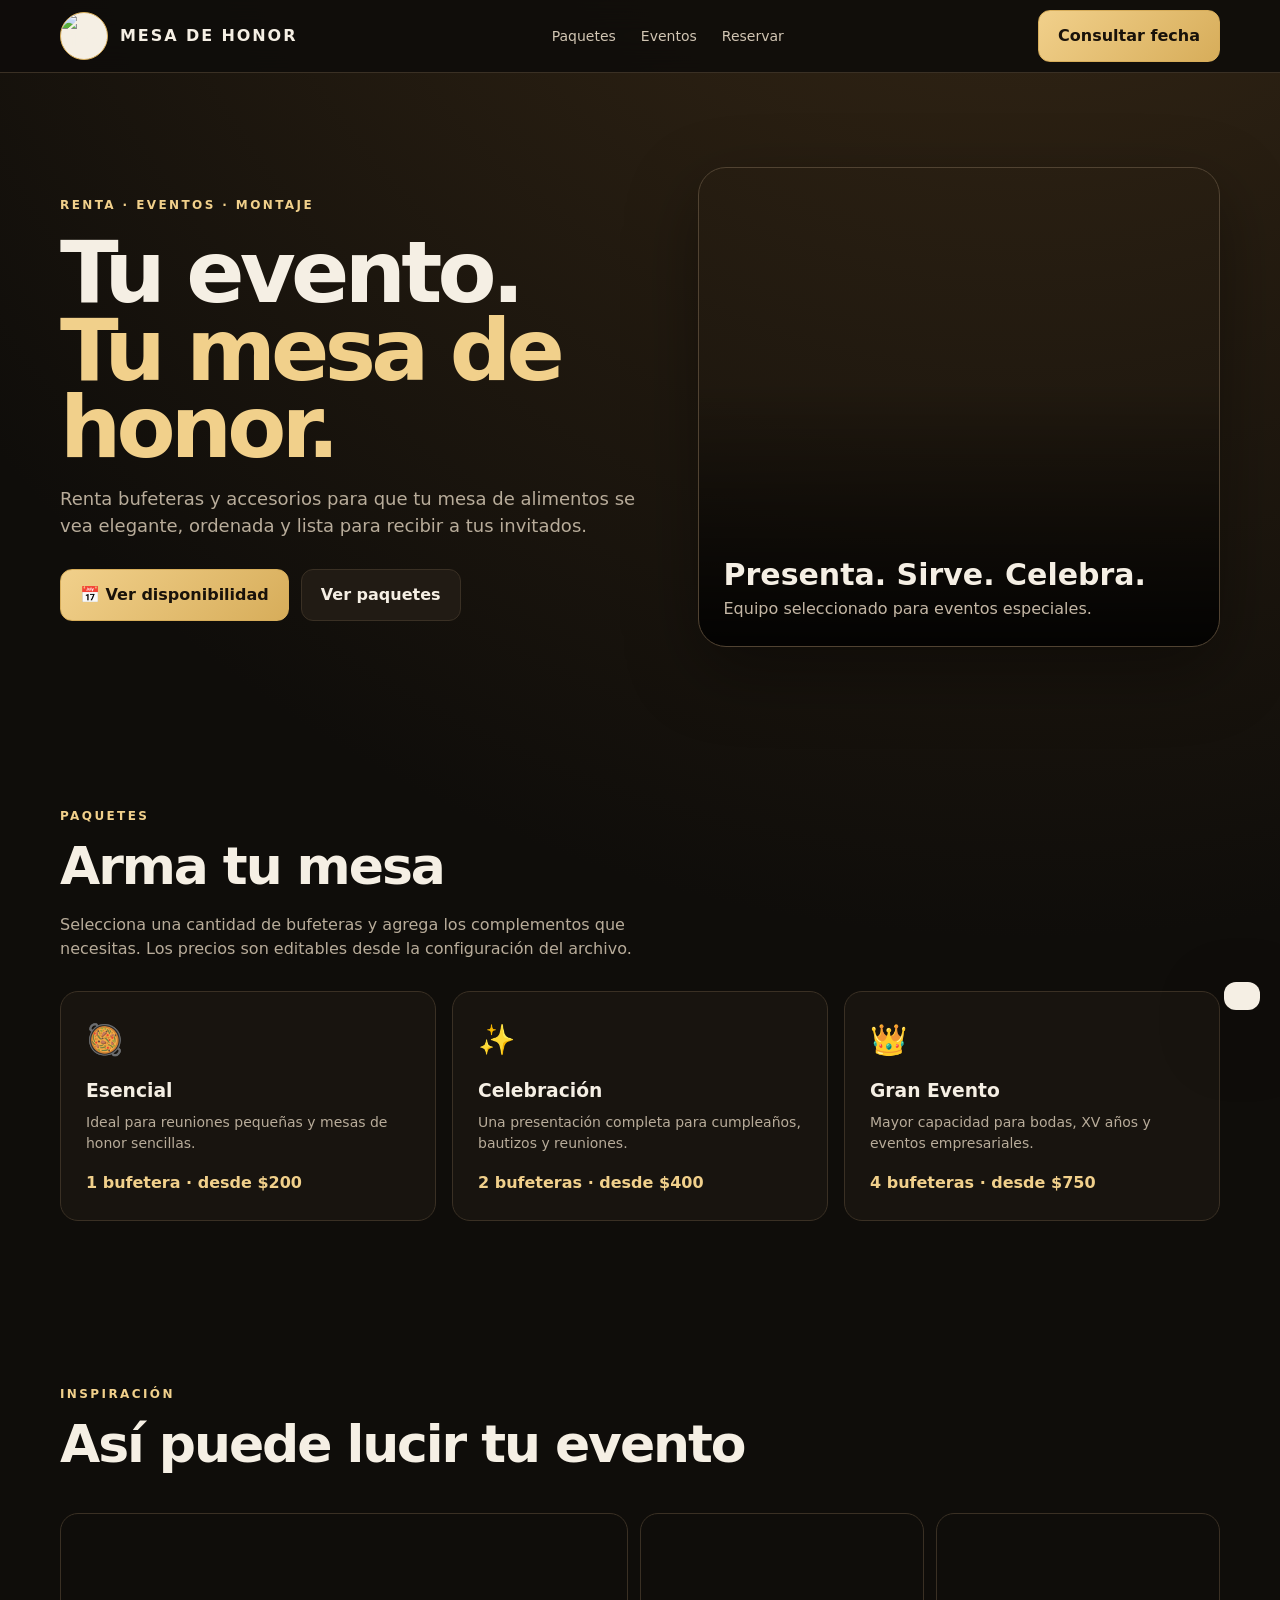
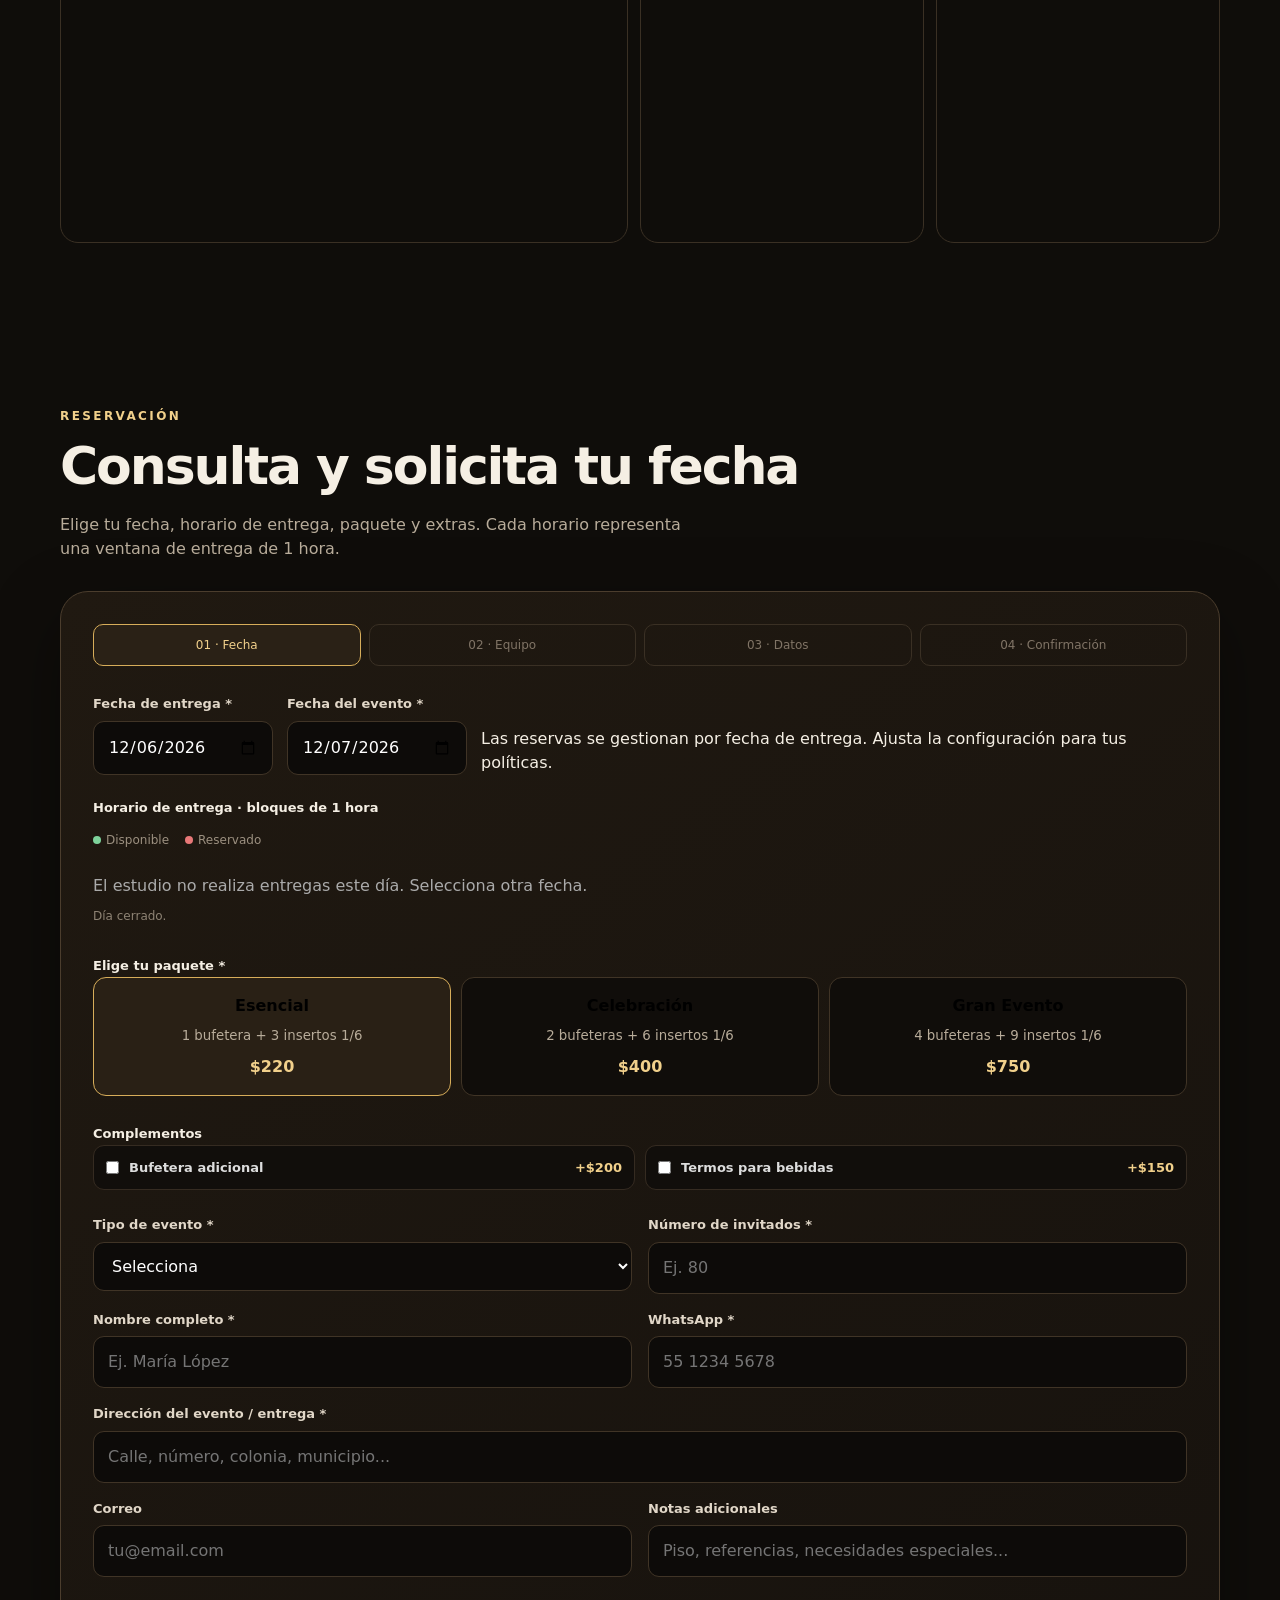
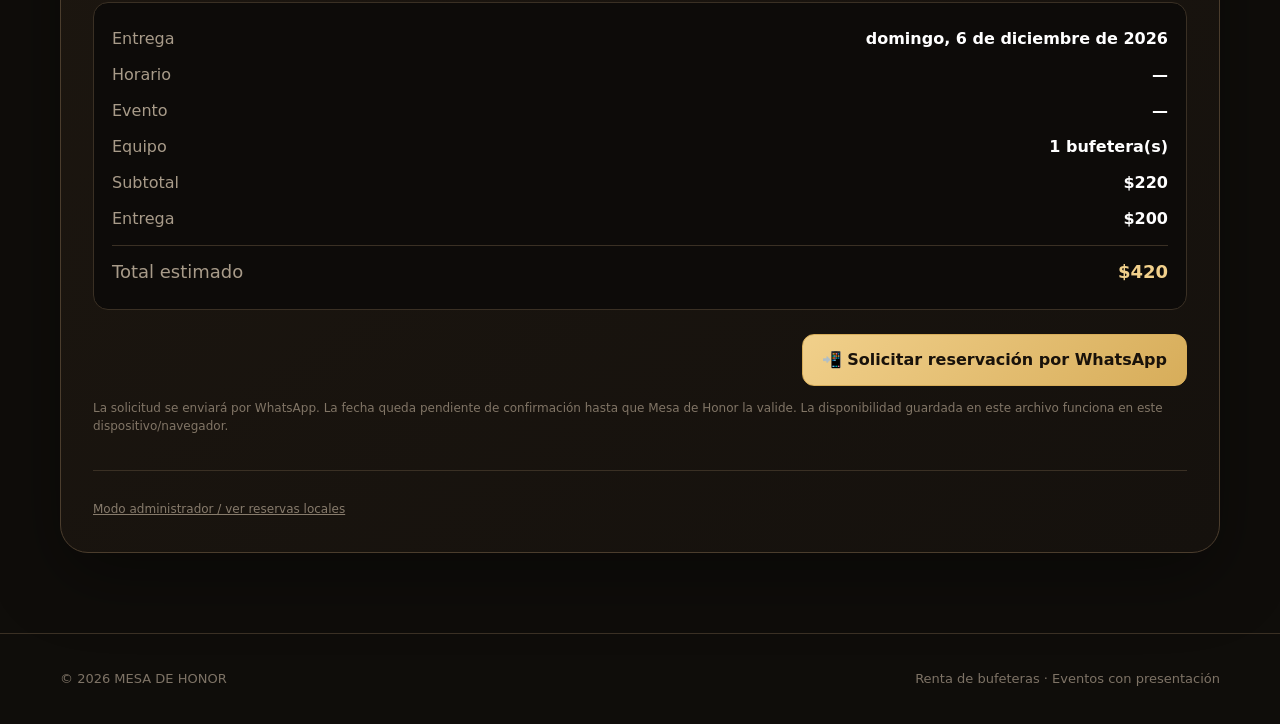
==== index.html @ 370cc966 "Create index.html" ====
<!DOCTYPE html>
<html lang="es">
<head>
<meta charset="UTF-8">
<meta name="viewport" content="width=device-width, initial-scale=1.0">
<meta name="theme-color" content="#17120d">
<meta name="description" content="Mesa de Honor — renta de bufeteras y equipo para eventos. Consulta disponibilidad y solicita tu reservación por WhatsApp.">
<title>MESA DE HONOR | Renta de Bufeteras</title>
<link rel="icon" type="image/png" href="mesa-de-honor-logo.png">
<style>
:root{
 --bg:#0f0d0a;--panel:#18140f;--panel2:#211b14;--cream:#f5efe4;--muted:#b8ac9a;
 --gold:#d7ad5a;--gold2:#f1d08b;--line:#3a3024;--green:#7ed39b;--red:#e87878;
 --radius:20px;--shadow:0 24px 70px rgba(0,0,0,.35)
}
*{box-sizing:border-box;margin:0;padding:0}
html{scroll-behavior:smooth}
body{font-family:Inter,system-ui,-apple-system,"Segoe UI",sans-serif;background:
 radial-gradient(circle at 80% -10%,#3b2b17 0,transparent 30%),var(--bg);color:var(--cream);line-height:1.5}
a{text-decoration:none;color:inherit}button,input,select,textarea{font:inherit}button{cursor:pointer}
.container{width:min(1160px,92%);margin:auto}
.nav{position:sticky;top:0;z-index:50;background:rgba(15,13,10,.9);backdrop-filter:blur(15px);border-bottom:1px solid var(--line)}
.nav-inner{height:72px;display:flex;align-items:center;justify-content:space-between}
.brand{display:flex;align-items:center;gap:12px;font-weight:900;letter-spacing:.12em}
.logo{width:48px;height:48px;border:1px solid var(--gold);border-radius:50%;display:block;object-fit:cover;background:#f5efe4;padding:2px}.brand-logo{width:48px;height:48px;border-radius:50%;object-fit:cover;background:#f5efe4;border:1px solid var(--gold)}
.nav-links{display:flex;gap:25px;color:#d1c5b3;font-size:14px}.nav-links a:hover{color:var(--gold2)}
.btn{border:1px solid var(--line);background:#211b14;color:var(--cream);padding:13px 19px;border-radius:12px;font-weight:800;transition:.2s}
.btn:hover{transform:translateY(-2px);border-color:#6a5841}
.btn-gold{background:linear-gradient(135deg,var(--gold2),var(--gold));color:#19120a;border-color:var(--gold)}
.hero{padding:92px 0 75px;min-height:650px;display:grid;align-items:center}
.hero-grid{display:grid;grid-template-columns:1.05fr .95fr;gap:60px;align-items:center}
.kicker{color:var(--gold2);font-size:12px;font-weight:900;letter-spacing:.2em;text-transform:uppercase}
h1{font-size:clamp(48px,7vw,86px);line-height:.9;letter-spacing:-.055em;margin:18px 0}
.hero p{max-width:620px;color:var(--muted);font-size:18px}.gold{color:var(--gold2)}
.hero-actions{display:flex;gap:12px;flex-wrap:wrap;margin-top:30px}
.hero-image{height:480px;border-radius:28px;border:1px solid #514332;overflow:hidden;background:
linear-gradient(180deg,transparent 45%,rgba(0,0,0,.85)),
url("hero-evento.jpg") center/cover;position:relative;box-shadow:var(--shadow)}
.hero-image-copy{position:absolute;bottom:25px;left:25px}.hero-image-copy strong{font-size:30px}
section{padding:80px 0}.head{margin-bottom:30px}.head h2{font-size:clamp(32px,5vw,52px);letter-spacing:-.04em}.head p{color:var(--muted);max-width:650px;margin-top:8px}
.cards{display:grid;grid-template-columns:repeat(3,1fr);gap:16px}
.card{background:var(--panel);border:1px solid var(--line);border-radius:18px;padding:25px}.icon{font-size:30px;margin-bottom:15px}
.card h3{margin-bottom:7px}.card p{color:var(--muted);font-size:14px}.price{display:block;color:var(--gold2);font-weight:900;margin-top:17px}
.gallery{display:grid;grid-template-columns:2fr 1fr 1fr;gap:12px}.gallery div{height:330px;border-radius:18px;background-size:cover;background-position:center;border:1px solid var(--line)}
.gallery .g1{background-image:url("evento-1.jpg")}
.gallery .g2{background-image:url("evento-2.jpg")}
.gallery .g3{background-image:url("evento-3.jpg")}
.booking{background:linear-gradient(145deg,#201911,#15110d);border:1px solid #4b3d2d;border-radius:28px;padding:32px;box-shadow:var(--shadow)}
.progress{display:grid;grid-template-columns:repeat(4,1fr);gap:8px;margin-bottom:28px}
.progress div{border:1px solid var(--line);border-radius:10px;padding:11px;color:#807466;font-size:12px;text-align:center}
.progress .active{border-color:var(--gold);color:var(--gold2);background:#2a2116}
.grid{display:grid;grid-template-columns:1fr 1fr;gap:16px}.full{grid-column:1/-1}
.field{display:flex;flex-direction:column;gap:7px}.field label{font-size:13px;font-weight:800;color:#e1d7c8}
input,select,textarea{width:100%;background:#0d0b09;border:1px solid #403426;color:#fff;border-radius:11px;padding:13px 14px;outline:none}
input:focus,select:focus,textarea:focus{border-color:var(--gold)}textarea{min-height:100px;resize:vertical}
.calendar-row{display:flex;gap:14px;align-items:end;margin-bottom:20px}.calendar-row .field{max-width:240px}
.slots{display:grid;grid-template-columns:repeat(4,1fr);gap:10px;margin-top:10px}
.slot{padding:14px 7px;background:#120f0c;color:#fff;border:1px solid #403426;border-radius:11px;font-weight:900}
.slot:hover:not(:disabled){border-color:var(--gold);color:var(--gold2)}
.slot.selected{background:var(--gold);border-color:var(--gold);color:#1a1208}.slot:disabled{opacity:.35;cursor:not-allowed;text-decoration:line-through}
.availability{font-size:12px;color:#8e8374;margin-top:9px}.legend{display:flex;gap:16px;margin:12px 0 25px;color:#9c9080;font-size:12px}.dot{display:inline-block;width:8px;height:8px;border-radius:50%;margin-right:5px;background:var(--green)}.dot.red{background:var(--red)}
.package-grid{display:grid;grid-template-columns:repeat(3,1fr);gap:10px}.package{padding:16px;border:1px solid #403426;border-radius:13px;background:#100d0a}.package.selected{border-color:var(--gold);background:#292015}.package h4{margin-bottom:5px}.package small{color:var(--muted)}.package strong{display:block;color:var(--gold2);margin-top:8px}
.extra-grid{display:grid;grid-template-columns:repeat(2,1fr);gap:10px}.extra{display:flex;gap:10px;align-items:flex-start;background:#110e0b;border:1px solid #352b21;border-radius:11px;padding:12px;color:#ddd;font-size:13px}.extra input{width:auto;margin-top:3px}.extra span{margin-left:auto;color:var(--gold2);font-weight:900}
.summary{margin-top:25px;background:#0d0b09;border:1px solid var(--line);border-radius:15px;padding:18px}
.summary-row{display:flex;justify-content:space-between;padding:6px 0;color:#a89b89}.summary-row strong{color:#fff}.total{border-top:1px solid #3a3024;margin-top:8px;padding-top:12px;font-size:18px}.total strong{color:var(--gold2)}
.actions{display:flex;justify-content:flex-end;gap:10px;margin-top:24px}.notice{font-size:12px;color:#817566;margin-top:13px}
.success{display:none;text-align:center;padding:35px;border:1px solid #496b54;background:rgba(126,211,155,.06);border-radius:18px}.success.show{display:block}.check{font-size:48px;color:var(--green)}
.admin{margin-top:35px;border-top:1px solid var(--line);padding-top:25px}.admin-toggle{background:none;border:0;color:#877b6c;font-size:12px;text-decoration:underline}.admin-panel{display:none;margin-top:15px}.admin-panel.show{display:block}.admin-list{display:grid;gap:8px;margin-top:12px}.admin-item{display:flex;justify-content:space-between;gap:10px;padding:11px;border:1px solid var(--line);border-radius:10px;background:#100d0a;font-size:12px}.admin-item button{background:#2b1717;border:1px solid #593434;color:#ffb1b1;border-radius:8px;padding:5px 9px}
footer{border-top:1px solid var(--line);padding:35px 0;color:#7e7366;font-size:13px}.footer-flex{display:flex;justify-content:space-between;gap:20px}
.toast{position:fixed;right:20px;bottom:20px;z-index:100;background:#f5efe4;color:#18120c;padding:14px 18px;border-radius:12px;font-weight:900;transform:translateY(130px);transition:.3s;box-shadow:var(--shadow)}.toast.show{transform:translateY(0)}
@media(max-width:820px){
 .nav-links{display:none}.hero{padding-top:55px}.hero-grid{grid-template-columns:1fr;gap:30px}.hero-image{height:390px}
 .cards,.gallery{grid-template-columns:1fr}.gallery div{height:250px}.grid{grid-template-columns:1fr}.full{grid-column:auto}
 .slots{grid-template-columns:repeat(2,1fr)}.package-grid,.extra-grid{grid-template-columns:1fr}.booking{padding:20px}
 .progress{grid-template-columns:1fr 1fr}.calendar-row{display:block}.calendar-row .field{max-width:none}.calendar-note{margin-top:8px}
 .footer-flex{flex-direction:column}
}
</style>
</head>
<body>

<header class="nav">
<div class="container nav-inner">
 <a class="brand" href="#inicio"><img class="brand-logo" src="mesa-de-honor-logo.png" alt="Mesa de Honor"><span>MESA DE HONOR</span></a>
 <nav class="nav-links"><a href="#paquetes">Paquetes</a><a href="#galeria">Eventos</a><a href="#agenda">Reservar</a></nav>
 <a class="btn btn-gold" href="#agenda">Consultar fecha</a>
</div>
</header>

<main>
<section class="hero" id="inicio">
<div class="container hero-grid">
 <div>
  <span class="kicker">Renta · Eventos · Montaje</span>
  <h1>Tu evento.<br><span class="gold">Tu mesa de honor.</span></h1>
  <p>Renta bufeteras y accesorios para que tu mesa de alimentos se vea elegante, ordenada y lista para recibir a tus invitados.</p>
  <div class="hero-actions"><a class="btn btn-gold" href="#agenda">📅 Ver disponibilidad</a><a class="btn" href="#paquetes">Ver paquetes</a></div>
 </div>
 <div class="hero-image"><div class="hero-image-copy"><strong>Presenta. Sirve. Celebra.</strong><br><span style="color:#c4b7a5">Equipo seleccionado para eventos especiales.</span></div></div>
</div>
</section>

<section id="paquetes">
<div class="container">
 <div class="head"><span class="kicker">Paquetes</span><h2>Arma tu mesa</h2><p>Selecciona una cantidad de bufeteras y agrega los complementos que necesitas. Los precios son editables desde la configuración del archivo.</p></div>
 <div class="cards">
  <article class="card"><div class="icon">🥘</div><h3>Esencial</h3><p>Ideal para reuniones pequeñas y mesas de honor sencillas.</p><span class="price">1 bufetera · desde $200</span></article>
  <article class="card"><div class="icon">✨</div><h3>Celebración</h3><p>Una presentación completa para cumpleaños, bautizos y reuniones.</p><span class="price">2 bufeteras · desde $400</span></article>
  <article class="card"><div class="icon">👑</div><h3>Gran Evento</h3><p>Mayor capacidad para bodas, XV años y eventos empresariales.</p><span class="price">4 bufeteras · desde $750</span></article>
 </div>
</div>
</section>

<section id="galeria">
<div class="container">
 <div class="head"><span class="kicker">Inspiración</span><h2>Así puede lucir tu evento</h2></div>
 <div class="gallery"><div class="g1"></div><div class="g2"></div><div class="g3"></div></div>
</div>
</section>

<section id="agenda">
<div class="container">
 <div class="head"><span class="kicker">Reservación</span><h2>Consulta y solicita tu fecha</h2><p>Elige tu fecha, horario de entrega, paquete y extras. Cada horario representa una ventana de entrega de 1 hora.</p></div>
 <div class="booking">
  <div class="progress"><div class="active">01 · Fecha</div><div>02 · Equipo</div><div>03 · Datos</div><div>04 · Confirmación</div></div>

  <div id="bookingForm">
   <div class="calendar-row">
    <div class="field"><label for="date">Fecha de entrega *</label><input type="date" id="date"></div>
    <div class="field"><label for="eventDate">Fecha del evento *</label><input type="date" id="eventDate"></div>
    <div class="calendar-note">Las reservas se gestionan por fecha de entrega. Ajusta la configuración para tus políticas.</div>
   </div>

   <label style="font-size:13px;font-weight:800">Horario de entrega · bloques de 1 hora</label>
   <div class="legend"><span><i class="dot"></i>Disponible</span><span><i class="dot red"></i>Reservado</span></div>
   <div class="slots" id="slots"></div>
   <div class="availability" id="availabilityText"></div>

   <div style="margin-top:28px">
    <label style="font-size:13px;font-weight:800">Elige tu paquete *</label>
    <div class="package-grid" id="packages"></div>
   </div>

   <div style="margin-top:25px">
    <label style="font-size:13px;font-weight:800">Complementos</label>
    <div class="extra-grid" id="extras"></div>
   </div>

   <div class="grid" style="margin-top:25px">
    <div class="field"><label for="eventType">Tipo de evento *</label><select id="eventType" required><option value="">Selecciona</option><option>Cumpleaños</option><option>Boda</option><option>XV años</option><option>Bautizo</option><option>Graduación</option><option>Evento empresarial</option><option>Reunión familiar</option><option>Otro</option></select></div>
    <div class="field"><label for="guests">Número de invitados *</label><input type="number" id="guests" min="1" placeholder="Ej. 80" required></div>
    <div class="field"><label for="name">Nombre completo *</label><input id="name" placeholder="Ej. María López" required></div>
    <div class="field"><label for="phone">WhatsApp *</label><input id="phone" inputmode="tel" placeholder="55 1234 5678" required></div>
    <div class="field full"><label for="address">Dirección del evento / entrega *</label><input id="address" placeholder="Calle, número, colonia, municipio..." required></div>
    <div class="field"><label for="email">Correo</label><input type="email" id="email" placeholder="tu@email.com"></div>
    <div class="field"><label for="notes">Notas adicionales</label><input id="notes" placeholder="Piso, referencias, necesidades especiales..."></div>
   </div>

   <div class="summary">
    <div class="summary-row"><span>Entrega</span><strong id="sumDate">—</strong></div>
    <div class="summary-row"><span>Horario</span><strong id="sumTime">—</strong></div>
    <div class="summary-row"><span>Evento</span><strong id="sumEvent">—</strong></div>
    <div class="summary-row"><span>Equipo</span><strong id="sumEquipment">—</strong></div>
    <div class="summary-row"><span>Subtotal</span><strong id="sumSubtotal">$0 MXN</strong></div>
    <div class="summary-row"><span>Entrega</span><strong id="sumDelivery">$0 MXN</strong></div>
    <div class="summary-row total"><span>Total estimado</span><strong id="sumTotal">$0 MXN</strong></div>
   </div>

   <div class="actions"><button class="btn btn-gold" id="submitBtn">📲 Solicitar reservación por WhatsApp</button></div>
   <p class="notice">La solicitud se enviará por WhatsApp. La fecha queda pendiente de confirmación hasta que Mesa de Honor la valide. La disponibilidad guardada en este archivo funciona en este dispositivo/navegador.</p>
  </div>

  <div class="success" id="success">
   <div class="check">✓</div><h2>Solicitud preparada</h2>
   <p style="color:#aaa;margin:10px auto 20px;max-width:550px">Se abrió WhatsApp con el resumen de tu reservación. Conserva el folio para dar seguimiento.</p>
   <div class="summary" style="text-align:left;max-width:500px;margin:20px auto"><div class="summary-row"><span>Folio</span><strong id="folio"></strong></div><div class="summary-row"><span>Fecha</span><strong id="successDate"></strong></div><div class="summary-row"><span>Hora</span><strong id="successTime"></strong></div><div class="summary-row total"><span>Total estimado</span><strong id="successTotal"></strong></div></div>
   <button class="btn" onclick="location.reload()">Hacer otra reservación</button>
  </div>

  <div class="admin">
   <button class="admin-toggle" id="adminToggle">Modo administrador / ver reservas locales</button>
   <div class="admin-panel" id="adminPanel">
    <p style="font-size:12px;color:#988b7a">Este panel es local. Sirve para probar el sistema y liberar horarios desde este navegador. Para una agenda pública compartida se necesita una base de datos.</p>
    <div class="admin-list" id="adminList"></div>
   </div>
  </div>
 </div>
</div>
</section>
</main>

<footer><div class="container footer-flex"><span>© <span id="year"></span> MESA DE HONOR</span><span>Renta de bufeteras · Eventos con presentación</span></div></footer>
<div class="toast" id="toast"></div>

<script>
/* =========================================================
   IMÁGENES LOCALES — todos estos archivos están en la raíz
   mesa-de-honor-logo.png | hero-evento.jpg | evento-1.jpg | evento-2.jpg | evento-3.jpg
   ========================================================= */

/* =========================================================
   CONFIGURACIÓN PRINCIPAL — EDITA SOLO ESTA SECCIÓN
   ========================================================= */
const CONFIG = {
  businessName: "MESA DE HONOR",
  whatsapp: "529981199650", // CAMBIA por tu WhatsApp: 52 + lada + número
  currency: "MXN",

  // Horarios de entrega, cada uno ocupa 1 hora.
  openHour: 10,
  closeHour: 19,

  // Días cerrados: 0 domingo, 1 lunes ... 6 sábado
  closedDays: [0],

  // Anticipación mínima para reservar.
  minDaysAhead: 1,

  // Costo fijo de entrega. Puedes poner 0 y después calcular por zona.
  deliveryFee: 200,

  // Si quieres cobrar depósito, modifica este porcentaje.
  depositPercent: 50,

  packages: [
    {id:"p1", name:"Esencial", items:1, price:220, description:"1 bufetera + 3 insertos 1/6 "},
    {id:"p2", name:"Celebración", items:2, price:400, description:"2 bufeteras + 6 insertos 1/6 "},
    {id:"p3", name:"Gran Evento", items:4, price:750, description:"4 bufeteras + 9 insertos 1/6 "}
  ],

  extras: [
    {id:"e1", name:"Bufetera adicional", price:200},
    //{id:"e2", name:"Mesa de apoyo", price:180},
    //{id:"e3", name:"Mantelería", price:120},
    //{id:"e4", name:"Cucharones / pinzas", price:80},
    {id:"e5", name:"Termos para bebidas", price:150}
    //{id:"e6", name:"Montaje del equipo", price:250}
  ]
};
/* ========================================================= */

const $ = id => document.getElementById(id);
const pad = n => String(n).padStart(2,"0");
const money = n => new Intl.NumberFormat("es-MX",{style:"currency",currency:CONFIG.currency,maximumFractionDigits:0}).format(n);
const localISO = d => `${d.getFullYear()}-${pad(d.getMonth()+1)}-${pad(d.getDate())}`;
const storageKey = (date,time) => `mesa_honor_${date}_${time}`;

let selectedTime = "";
let selectedPackage = CONFIG.packages[0].id;

function toast(msg){
  $("toast").textContent=msg;$("toast").classList.add("show");
  setTimeout(()=>$("toast").classList.remove("show"),2800);
}
function formatTime(t){
  const [h,m]=t.split(":").map(Number), suffix=h>=12?"PM":"AM", hh=h%12||12;
  return `${hh}:${pad(m)} ${suffix}`;
}
function niceDate(v){
  if(!v)return "—";
  return new Intl.DateTimeFormat("es-MX",{weekday:"long",day:"numeric",month:"long",year:"numeric"}).format(new Date(v+"T12:00:00"));
}
function booked(date,time){return localStorage.getItem(storageKey(date,time))==="reserved";}
function dateClosed(date){
  return CONFIG.closedDays.includes(new Date(date+"T12:00:00").getDay());
}
function pastTime(date,time){
  const now=new Date(), [h,m]=time.split(":").map(Number);
  return new Date(`${date}T${pad(h)}:${pad(m)}:00`)<=now;
}
function renderPackages(){
  $("packages").innerHTML=CONFIG.packages.map(p=>`
    <button type="button" class="package ${p.id===selectedPackage?"selected":""}" data-package="${p.id}">
      <h4>${p.name}</h4><small>${p.description}</small><strong>${money(p.price)}</strong>
    </button>`).join("");
  document.querySelectorAll("[data-package]").forEach(b=>b.onclick=()=>{
    selectedPackage=b.dataset.package;renderPackages();updateSummary();
  });
}
function renderExtras(){
  $("extras").innerHTML=CONFIG.extras.map(e=>`
    <label class="extra"><input type="checkbox" value="${e.id}" data-extra><b>${e.name}</b><span>+${money(e.price)}</span></label>`).join("");
  document.querySelectorAll("[data-extra]").forEach(x=>x.onchange=updateSummary);
}
function renderSlots(){
  const date=$("date").value; $("slots").innerHTML=""; selectedTime=""; updateSummary();
  if(!date)return;
  if(dateClosed(date)){
    $("slots").innerHTML='<div style="grid-column:1/-1;color:#aaa">El estudio no realiza entregas este día. Selecciona otra fecha.</div>';
    $("availabilityText").textContent="Día cerrado.";
    return;
  }
  let available=0;
  for(let h=CONFIG.openHour;h<=CONFIG.closeHour;h++){
    const t=`${pad(h)}:00`, b=document.createElement("button");
    b.type="button";b.className="slot";b.textContent=formatTime(t);
    const isBooked=booked(date,t), isPast=pastTime(date,t);
    b.disabled=isBooked||isPast;
    if(!isBooked&&!isPast)available++;
    if(isBooked)b.title="Reservado";
    if(isPast)b.title="Horario no disponible";
    b.onclick=()=>{
      document.querySelectorAll(".slot").forEach(x=>x.classList.remove("selected"));
      b.classList.add("selected");selectedTime=t;updateSummary();
    };
    $("slots").appendChild(b);
  }
  $("availabilityText").textContent=`${available} horario(s) disponible(s) para entrega en esta fecha.`;
}
function getSelectedPackage(){return CONFIG.packages.find(p=>p.id===selectedPackage)||CONFIG.packages[0]}
function getSelectedExtras(){return [...document.querySelectorAll("[data-extra]:checked")].map(x=>CONFIG.extras.find(e=>e.id===x.value)).filter(Boolean)}
function totals(){
  const p=getSelectedPackage(), extras=getSelectedExtras();
  const subtotal=p.price+extras.reduce((a,e)=>a+e.price,0);
  return {subtotal,delivery:CONFIG.deliveryFee,total:subtotal+CONFIG.deliveryFee,deposit:Math.round((subtotal+CONFIG.deliveryFee)*CONFIG.depositPercent/100)};
}
function updateSummary(){
  $("sumDate").textContent=niceDate($("date").value);
  $("sumTime").textContent=selectedTime?formatTime(selectedTime):"—";
  $("sumEvent").textContent=$("eventType").value||"—";
  const p=getSelectedPackage(), ex=getSelectedExtras();
  $("sumEquipment").textContent=`${p.items} bufetera(s)${ex.length?" + "+ex.length+" extra(s)":""}`;
  const t=totals();
  $("sumSubtotal").textContent=money(t.subtotal);
  $("sumDelivery").textContent=money(t.delivery);
  $("sumTotal").textContent=money(t.total);
}
function setupDates(){
  const d=new Date();d.setDate(d.getDate()+CONFIG.minDaysAhead);
  $("date").min=localISO(d);$("eventDate").min=localISO(d);$("date").value=localISO(d);
  const event=new Date(d);event.setDate(event.getDate()+1);$("eventDate").value=localISO(event);
}
function reservationId(){return "MH-"+Date.now().toString(36).toUpperCase().slice(-7)}
function saveReservation(r){localStorage.setItem(storageKey(r.date,r.time),"reserved");localStorage.setItem("mesa_honor_res_"+r.folio,JSON.stringify(r))}
function allReservations(){
  const out=[];
  for(let i=0;i<localStorage.length;i++){
    const k=localStorage.key(i);
    if(k&&k.startsWith("mesa_honor_res_")){
      try{out.push(JSON.parse(localStorage.getItem(k)))}catch(e){}
    }
  }
  return out.sort((a,b)=>a.date.localeCompare(b.date)||a.time.localeCompare(b.time));
}
function renderAdmin(){
  const list=allReservations();
  $("adminList").innerHTML=list.length?list.map(r=>`
    <div class="admin-item"><span><b>${r.folio}</b> · ${niceDate(r.date)} · ${formatTime(r.time)}<br>${r.name} · ${r.service}</span>
    <button onclick="releaseReservation('${r.folio}')">Liberar</button></div>`).join(""):"<span style='font-size:12px;color:#777'>No hay reservas locales.</span>";
}
function releaseReservation(folio){
  const k="mesa_honor_res_"+folio, r=JSON.parse(localStorage.getItem(k));
  if(r){localStorage.removeItem(k);localStorage.removeItem(storageKey(r.date,r.time));renderAdmin();renderSlots();toast("Horario liberado.");}
}
window.releaseReservation=releaseReservation;

$("date").addEventListener("change",()=>{renderSlots();updateSummary()});
$("eventDate").addEventListener("change",updateSummary);
$("eventType").addEventListener("change",updateSummary);
document.querySelectorAll("input,select,textarea").forEach(x=>x.addEventListener("input",updateSummary));

$("submitBtn").onclick=()=>{
  const date=$("date").value,eventDate=$("eventDate").value;
  if(!date||!eventDate||!selectedTime){toast("Selecciona fecha y horario de entrega.");return}
  if(new Date(eventDate)<new Date(date)){toast("La fecha del evento no puede ser anterior a la entrega.");return}
  if(booked(date,selectedTime)){toast("Ese horario acaba de ser reservado.");renderSlots();return}
  if(dateClosed(date)){toast("Ese día está cerrado.");return}
  const required=[["eventType","tipo de evento"],["guests","número de invitados"],["name","nombre"],["phone","WhatsApp"],["address","dirección"]];
  for(const [id,label] of required)if(!$(`${id}`).value.trim()){toast(`Completa: ${label}.`);return}
  const p=getSelectedPackage(),extras=getSelectedExtras(),t=totals(),folio=reservationId();
  const r={
    folio,date,eventDate,time:selectedTime,service:p.name,package:p.name,items:p.items,
    extras:extras.map(e=>e.name),name:$("name").value.trim(),phone:$("phone").value.trim(),
    email:$("email").value.trim(),eventType:$("eventType").value,guests:$("guests").value,
    address:$("address").value.trim(),notes:$("notes").value.trim(),total:t.total,deposit:t.deposit
  };
  saveReservation(r);
  const msg=`Hola, ${CONFIG.businessName}. Quiero solicitar una reservación.

🔖 Folio: ${folio}
📅 Fecha de entrega: ${niceDate(date)}
⏰ Horario de entrega: ${formatTime(selectedTime)}
🎉 Fecha del evento: ${niceDate(eventDate)}

🥘 Paquete: ${p.name}
🍽️ Bufeteras: ${p.items}
✨ Extras: ${extras.length?extras.map(e=>e.name+" ("+money(e.price)+")").join(", "):"Ninguno"}

🎉 Tipo de evento: ${r.eventType}
👤 Invitados: ${r.guests}

👤 Nombre: ${r.name}
📱 WhatsApp: ${r.phone}
📧 Correo: ${r.email||"No proporcionado"}
📍 Dirección: ${r.address}
📝 Notas: ${r.notes||"Ninguna"}

💰 Total estimado: ${money(t.total)}
💳 Anticipo sugerido (${CONFIG.depositPercent}%): ${money(t.deposit)}

Quedo atento(a) a la confirmación de disponibilidad y condiciones de la renta.`;
  $("bookingForm").style.display="none";$("success").classList.add("show");
  $("folio").textContent=folio;$("successDate").textContent=niceDate(date);$("successTime").textContent=formatTime(selectedTime);$("successTotal").textContent=money(t.total);
  window.open(`https://wa.me/${CONFIG.whatsapp}?text=${encodeURIComponent(msg)}`,"_blank");
  renderAdmin();
};

$("adminToggle").onclick=()=>{$("adminPanel").classList.toggle("show");renderAdmin()};
$("year").textContent=new Date().getFullYear();
setupDates();renderPackages();renderExtras();renderSlots();updateSummary();
</script>
</body>
</html>
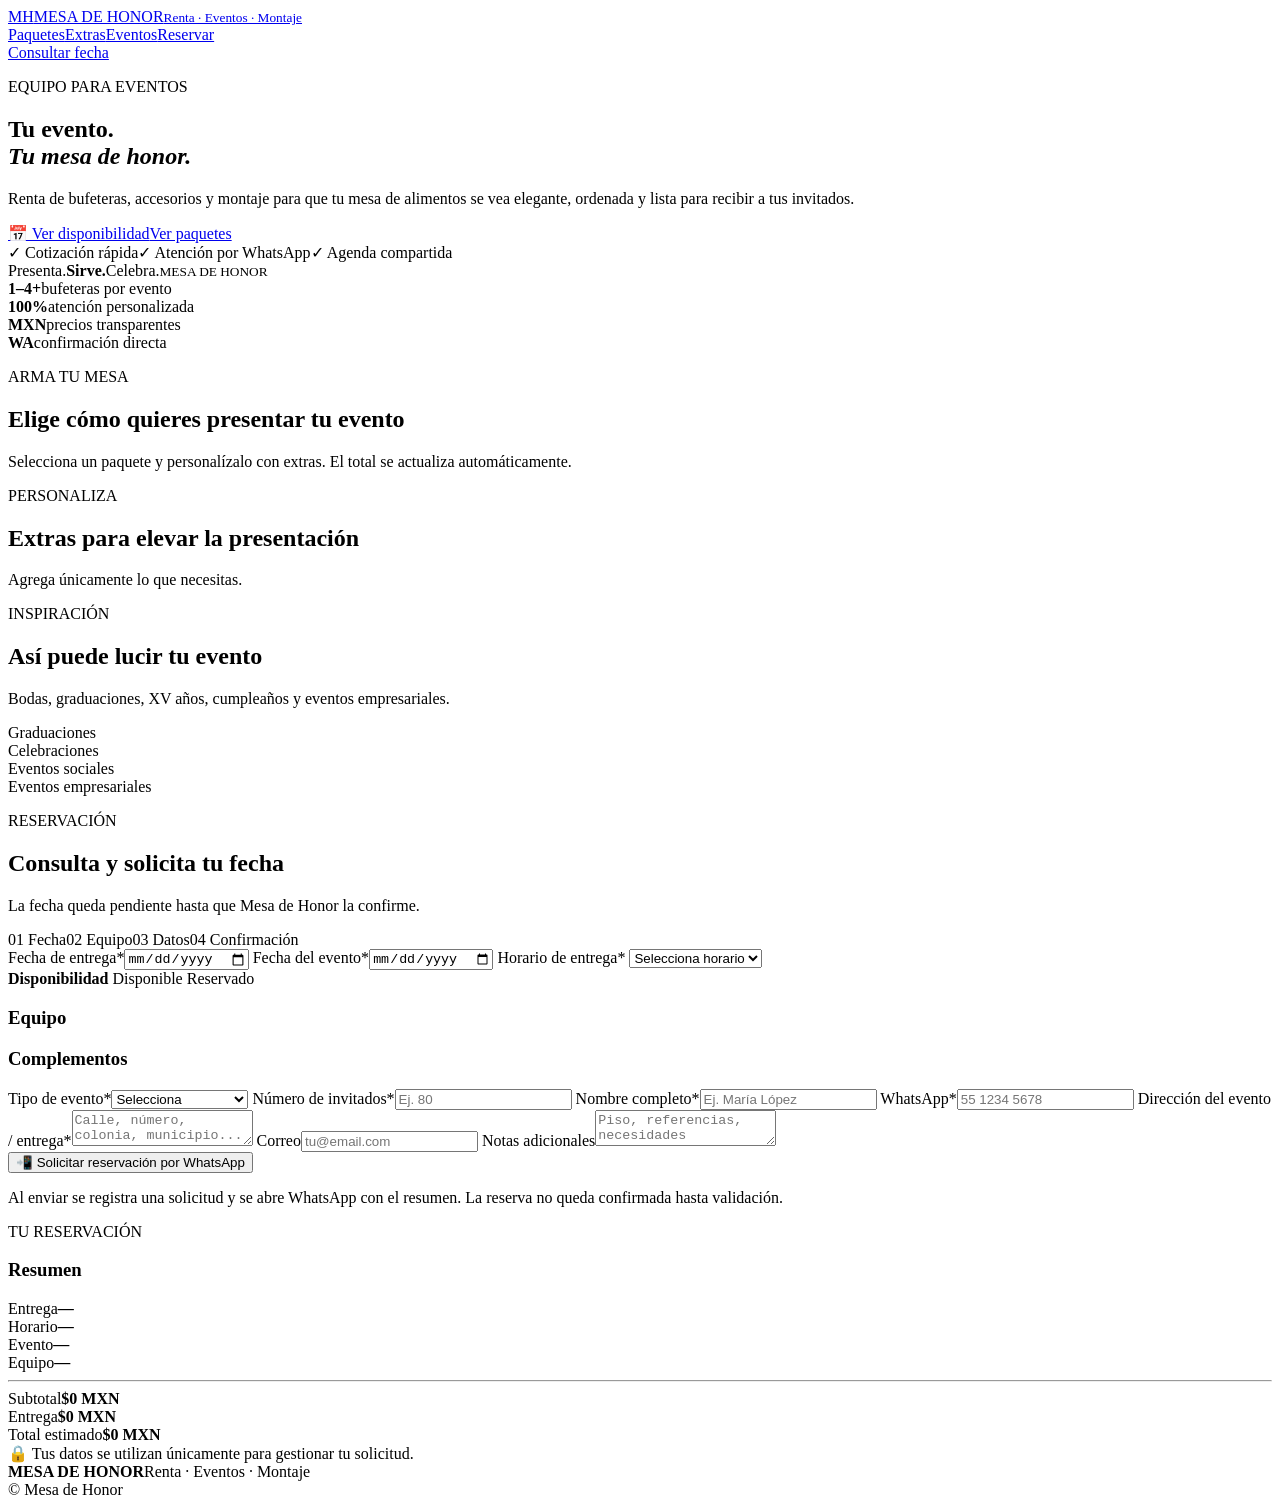
==== commit df2d450a: "Add files via upload" ====
--- a/index.html
+++ b/index.html
@@ -1,413 +1,98 @@
-<!DOCTYPE html>
-<html lang="es">
+<!doctype html>
+<html lang="es-MX">
 <head>
-<meta charset="UTF-8">
-<meta name="viewport" content="width=device-width, initial-scale=1.0">
-<meta name="theme-color" content="#17120d">
-<meta name="description" content="Mesa de Honor — renta de bufeteras y equipo para eventos. Consulta disponibilidad y solicita tu reservación por WhatsApp.">
-<title>MESA DE HONOR | Renta de Bufeteras</title>
-<link rel="icon" type="image/png" href="mesa-de-honor-logo.png">
-<style>
-:root{
- --bg:#0f0d0a;--panel:#18140f;--panel2:#211b14;--cream:#f5efe4;--muted:#b8ac9a;
- --gold:#d7ad5a;--gold2:#f1d08b;--line:#3a3024;--green:#7ed39b;--red:#e87878;
- --radius:20px;--shadow:0 24px 70px rgba(0,0,0,.35)
-}
-*{box-sizing:border-box;margin:0;padding:0}
-html{scroll-behavior:smooth}
-body{font-family:Inter,system-ui,-apple-system,"Segoe UI",sans-serif;background:
- radial-gradient(circle at 80% -10%,#3b2b17 0,transparent 30%),var(--bg);color:var(--cream);line-height:1.5}
-a{text-decoration:none;color:inherit}button,input,select,textarea{font:inherit}button{cursor:pointer}
-.container{width:min(1160px,92%);margin:auto}
-.nav{position:sticky;top:0;z-index:50;background:rgba(15,13,10,.9);backdrop-filter:blur(15px);border-bottom:1px solid var(--line)}
-.nav-inner{height:72px;display:flex;align-items:center;justify-content:space-between}
-.brand{display:flex;align-items:center;gap:12px;font-weight:900;letter-spacing:.12em}
-.logo{width:48px;height:48px;border:1px solid var(--gold);border-radius:50%;display:block;object-fit:cover;background:#f5efe4;padding:2px}.brand-logo{width:48px;height:48px;border-radius:50%;object-fit:cover;background:#f5efe4;border:1px solid var(--gold)}
-.nav-links{display:flex;gap:25px;color:#d1c5b3;font-size:14px}.nav-links a:hover{color:var(--gold2)}
-.btn{border:1px solid var(--line);background:#211b14;color:var(--cream);padding:13px 19px;border-radius:12px;font-weight:800;transition:.2s}
-.btn:hover{transform:translateY(-2px);border-color:#6a5841}
-.btn-gold{background:linear-gradient(135deg,var(--gold2),var(--gold));color:#19120a;border-color:var(--gold)}
-.hero{padding:92px 0 75px;min-height:650px;display:grid;align-items:center}
-.hero-grid{display:grid;grid-template-columns:1.05fr .95fr;gap:60px;align-items:center}
-.kicker{color:var(--gold2);font-size:12px;font-weight:900;letter-spacing:.2em;text-transform:uppercase}
-h1{font-size:clamp(48px,7vw,86px);line-height:.9;letter-spacing:-.055em;margin:18px 0}
-.hero p{max-width:620px;color:var(--muted);font-size:18px}.gold{color:var(--gold2)}
-.hero-actions{display:flex;gap:12px;flex-wrap:wrap;margin-top:30px}
-.hero-image{height:480px;border-radius:28px;border:1px solid #514332;overflow:hidden;background:
-linear-gradient(180deg,transparent 45%,rgba(0,0,0,.85)),
-url("hero-evento.jpg") center/cover;position:relative;box-shadow:var(--shadow)}
-.hero-image-copy{position:absolute;bottom:25px;left:25px}.hero-image-copy strong{font-size:30px}
-section{padding:80px 0}.head{margin-bottom:30px}.head h2{font-size:clamp(32px,5vw,52px);letter-spacing:-.04em}.head p{color:var(--muted);max-width:650px;margin-top:8px}
-.cards{display:grid;grid-template-columns:repeat(3,1fr);gap:16px}
-.card{background:var(--panel);border:1px solid var(--line);border-radius:18px;padding:25px}.icon{font-size:30px;margin-bottom:15px}
-.card h3{margin-bottom:7px}.card p{color:var(--muted);font-size:14px}.price{display:block;color:var(--gold2);font-weight:900;margin-top:17px}
-.gallery{display:grid;grid-template-columns:2fr 1fr 1fr;gap:12px}.gallery div{height:330px;border-radius:18px;background-size:cover;background-position:center;border:1px solid var(--line)}
-.gallery .g1{background-image:url("evento-1.jpg")}
-.gallery .g2{background-image:url("evento-2.jpg")}
-.gallery .g3{background-image:url("evento-3.jpg")}
-.booking{background:linear-gradient(145deg,#201911,#15110d);border:1px solid #4b3d2d;border-radius:28px;padding:32px;box-shadow:var(--shadow)}
-.progress{display:grid;grid-template-columns:repeat(4,1fr);gap:8px;margin-bottom:28px}
-.progress div{border:1px solid var(--line);border-radius:10px;padding:11px;color:#807466;font-size:12px;text-align:center}
-.progress .active{border-color:var(--gold);color:var(--gold2);background:#2a2116}
-.grid{display:grid;grid-template-columns:1fr 1fr;gap:16px}.full{grid-column:1/-1}
-.field{display:flex;flex-direction:column;gap:7px}.field label{font-size:13px;font-weight:800;color:#e1d7c8}
-input,select,textarea{width:100%;background:#0d0b09;border:1px solid #403426;color:#fff;border-radius:11px;padding:13px 14px;outline:none}
-input:focus,select:focus,textarea:focus{border-color:var(--gold)}textarea{min-height:100px;resize:vertical}
-.calendar-row{display:flex;gap:14px;align-items:end;margin-bottom:20px}.calendar-row .field{max-width:240px}
-.slots{display:grid;grid-template-columns:repeat(4,1fr);gap:10px;margin-top:10px}
-.slot{padding:14px 7px;background:#120f0c;color:#fff;border:1px solid #403426;border-radius:11px;font-weight:900}
-.slot:hover:not(:disabled){border-color:var(--gold);color:var(--gold2)}
-.slot.selected{background:var(--gold);border-color:var(--gold);color:#1a1208}.slot:disabled{opacity:.35;cursor:not-allowed;text-decoration:line-through}
-.availability{font-size:12px;color:#8e8374;margin-top:9px}.legend{display:flex;gap:16px;margin:12px 0 25px;color:#9c9080;font-size:12px}.dot{display:inline-block;width:8px;height:8px;border-radius:50%;margin-right:5px;background:var(--green)}.dot.red{background:var(--red)}
-.package-grid{display:grid;grid-template-columns:repeat(3,1fr);gap:10px}.package{padding:16px;border:1px solid #403426;border-radius:13px;background:#100d0a}.package.selected{border-color:var(--gold);background:#292015}.package h4{margin-bottom:5px}.package small{color:var(--muted)}.package strong{display:block;color:var(--gold2);margin-top:8px}
-.extra-grid{display:grid;grid-template-columns:repeat(2,1fr);gap:10px}.extra{display:flex;gap:10px;align-items:flex-start;background:#110e0b;border:1px solid #352b21;border-radius:11px;padding:12px;color:#ddd;font-size:13px}.extra input{width:auto;margin-top:3px}.extra span{margin-left:auto;color:var(--gold2);font-weight:900}
-.summary{margin-top:25px;background:#0d0b09;border:1px solid var(--line);border-radius:15px;padding:18px}
-.summary-row{display:flex;justify-content:space-between;padding:6px 0;color:#a89b89}.summary-row strong{color:#fff}.total{border-top:1px solid #3a3024;margin-top:8px;padding-top:12px;font-size:18px}.total strong{color:var(--gold2)}
-.actions{display:flex;justify-content:flex-end;gap:10px;margin-top:24px}.notice{font-size:12px;color:#817566;margin-top:13px}
-.success{display:none;text-align:center;padding:35px;border:1px solid #496b54;background:rgba(126,211,155,.06);border-radius:18px}.success.show{display:block}.check{font-size:48px;color:var(--green)}
-.admin{margin-top:35px;border-top:1px solid var(--line);padding-top:25px}.admin-toggle{background:none;border:0;color:#877b6c;font-size:12px;text-decoration:underline}.admin-panel{display:none;margin-top:15px}.admin-panel.show{display:block}.admin-list{display:grid;gap:8px;margin-top:12px}.admin-item{display:flex;justify-content:space-between;gap:10px;padding:11px;border:1px solid var(--line);border-radius:10px;background:#100d0a;font-size:12px}.admin-item button{background:#2b1717;border:1px solid #593434;color:#ffb1b1;border-radius:8px;padding:5px 9px}
-footer{border-top:1px solid var(--line);padding:35px 0;color:#7e7366;font-size:13px}.footer-flex{display:flex;justify-content:space-between;gap:20px}
-.toast{position:fixed;right:20px;bottom:20px;z-index:100;background:#f5efe4;color:#18120c;padding:14px 18px;border-radius:12px;font-weight:900;transform:translateY(130px);transition:.3s;box-shadow:var(--shadow)}.toast.show{transform:translateY(0)}
-@media(max-width:820px){
- .nav-links{display:none}.hero{padding-top:55px}.hero-grid{grid-template-columns:1fr;gap:30px}.hero-image{height:390px}
- .cards,.gallery{grid-template-columns:1fr}.gallery div{height:250px}.grid{grid-template-columns:1fr}.full{grid-column:auto}
- .slots{grid-template-columns:repeat(2,1fr)}.package-grid,.extra-grid{grid-template-columns:1fr}.booking{padding:20px}
- .progress{grid-template-columns:1fr 1fr}.calendar-row{display:block}.calendar-row .field{max-width:none}.calendar-note{margin-top:8px}
- .footer-flex{flex-direction:column}
-}
-</style>
+  <meta charset="utf-8">
+  <meta name="viewport" content="width=device-width, initial-scale=1">
+  <meta name="theme-color" content="#151515">
+  <meta name="description" content="Mesa de Honor — renta de bufeteras, accesorios y montaje para eventos.">
+  <title>Mesa de Honor | Renta de Bufeteras</title>
+  <link rel="stylesheet" href="css/styles.css">
 </head>
 <body>
-
-<header class="nav">
-<div class="container nav-inner">
- <a class="brand" href="#inicio"><img class="brand-logo" src="mesa-de-honor-logo.png" alt="Mesa de Honor"><span>MESA DE HONOR</span></a>
- <nav class="nav-links"><a href="#paquetes">Paquetes</a><a href="#galeria">Eventos</a><a href="#agenda">Reservar</a></nav>
- <a class="btn btn-gold" href="#agenda">Consultar fecha</a>
-</div>
+<header class="site-header">
+  <a class="brand" href="#inicio"><span class="brand-mark">MH</span><span>MESA DE HONOR<small>Renta · Eventos · Montaje</small></span></a>
+  <nav>
+    <a href="#paquetes">Paquetes</a><a href="#extras">Extras</a><a href="#galeria">Eventos</a><a href="#reservar">Reservar</a>
+  </nav>
+  <a class="header-cta" href="#reservar">Consultar fecha</a>
 </header>
 
 <main>
-<section class="hero" id="inicio">
-<div class="container hero-grid">
- <div>
-  <span class="kicker">Renta · Eventos · Montaje</span>
-  <h1>Tu evento.<br><span class="gold">Tu mesa de honor.</span></h1>
-  <p>Renta bufeteras y accesorios para que tu mesa de alimentos se vea elegante, ordenada y lista para recibir a tus invitados.</p>
-  <div class="hero-actions"><a class="btn btn-gold" href="#agenda">📅 Ver disponibilidad</a><a class="btn" href="#paquetes">Ver paquetes</a></div>
- </div>
- <div class="hero-image"><div class="hero-image-copy"><strong>Presenta. Sirve. Celebra.</strong><br><span style="color:#c4b7a5">Equipo seleccionado para eventos especiales.</span></div></div>
-</div>
+<section id="inicio" class="hero">
+  <div class="hero-copy">
+    <p class="eyebrow">EQUIPO PARA EVENTOS</p>
+    <h1>Tu evento.<br><em>Tu mesa de honor.</em></h1>
+    <p class="lead">Renta de bufeteras, accesorios y montaje para que tu mesa de alimentos se vea elegante, ordenada y lista para recibir a tus invitados.</p>
+    <div class="hero-actions"><a class="btn btn-dark" href="#reservar">📅 Ver disponibilidad</a><a class="btn btn-light" href="#paquetes">Ver paquetes</a></div>
+    <div class="trust"><span>✓ Cotización rápida</span><span>✓ Atención por WhatsApp</span><span>✓ Agenda compartida</span></div>
+  </div>
+  <div class="hero-art"><div class="hero-card"><span>Presenta.</span><strong>Sirve.</strong><span>Celebra.</span><small>MESA DE HONOR</small></div></div>
 </section>
 
-<section id="paquetes">
-<div class="container">
- <div class="head"><span class="kicker">Paquetes</span><h2>Arma tu mesa</h2><p>Selecciona una cantidad de bufeteras y agrega los complementos que necesitas. Los precios son editables desde la configuración del archivo.</p></div>
- <div class="cards">
-  <article class="card"><div class="icon">🥘</div><h3>Esencial</h3><p>Ideal para reuniones pequeñas y mesas de honor sencillas.</p><span class="price">1 bufetera · desde $200</span></article>
-  <article class="card"><div class="icon">✨</div><h3>Celebración</h3><p>Una presentación completa para cumpleaños, bautizos y reuniones.</p><span class="price">2 bufeteras · desde $400</span></article>
-  <article class="card"><div class="icon">👑</div><h3>Gran Evento</h3><p>Mayor capacidad para bodas, XV años y eventos empresariales.</p><span class="price">4 bufeteras · desde $750</span></article>
- </div>
-</div>
+<section class="stats"><div><b>1–4+</b><span>bufeteras por evento</span></div><div><b>100%</b><span>atención personalizada</span></div><div><b>MXN</b><span>precios transparentes</span></div><div><b>WA</b><span>confirmación directa</span></div></section>
+
+<section id="paquetes" class="section">
+  <div class="section-head"><div><p class="eyebrow">ARMA TU MESA</p><h2>Elige cómo quieres presentar tu evento</h2></div><p>Selecciona un paquete y personalízalo con extras. El total se actualiza automáticamente.</p></div>
+  <div id="packageGrid" class="cards"></div>
 </section>
 
-<section id="galeria">
-<div class="container">
- <div class="head"><span class="kicker">Inspiración</span><h2>Así puede lucir tu evento</h2></div>
- <div class="gallery"><div class="g1"></div><div class="g2"></div><div class="g3"></div></div>
-</div>
+<section id="extras" class="section alt">
+  <div class="section-head"><div><p class="eyebrow">PERSONALIZA</p><h2>Extras para elevar la presentación</h2></div><p>Agrega únicamente lo que necesitas.</p></div>
+  <div id="extraGrid" class="extra-grid"></div>
 </section>
 
-<section id="agenda">
-<div class="container">
- <div class="head"><span class="kicker">Reservación</span><h2>Consulta y solicita tu fecha</h2><p>Elige tu fecha, horario de entrega, paquete y extras. Cada horario representa una ventana de entrega de 1 hora.</p></div>
- <div class="booking">
-  <div class="progress"><div class="active">01 · Fecha</div><div>02 · Equipo</div><div>03 · Datos</div><div>04 · Confirmación</div></div>
+<section id="galeria" class="section">
+  <div class="section-head"><div><p class="eyebrow">INSPIRACIÓN</p><h2>Así puede lucir tu evento</h2></div><p>Bodas, graduaciones, XV años, cumpleaños y eventos empresariales.</p></div>
+  <div class="gallery">
+    <div class="gallery-card g1"><span>Graduaciones</span></div>
+    <div class="gallery-card g2"><span>Celebraciones</span></div>
+    <div class="gallery-card g3"><span>Eventos sociales</span></div>
+    <div class="gallery-card g4"><span>Eventos empresariales</span></div>
+  </div>
+</section>
 
-  <div id="bookingForm">
-   <div class="calendar-row">
-    <div class="field"><label for="date">Fecha de entrega *</label><input type="date" id="date"></div>
-    <div class="field"><label for="eventDate">Fecha del evento *</label><input type="date" id="eventDate"></div>
-    <div class="calendar-note">Las reservas se gestionan por fecha de entrega. Ajusta la configuración para tus políticas.</div>
-   </div>
+<section id="reservar" class="booking section alt">
+  <div class="section-head"><div><p class="eyebrow">RESERVACIÓN</p><h2>Consulta y solicita tu fecha</h2></div><p>La fecha queda pendiente hasta que Mesa de Honor la confirme.</p></div>
+  <div class="booking-layout">
+    <form id="bookingForm" class="booking-form">
+      <div class="steps"><span class="active">01 Fecha</span><span>02 Equipo</span><span>03 Datos</span><span>04 Confirmación</span></div>
+      <div class="form-grid">
+        <label>Fecha de entrega*<input id="deliveryDate" type="date" required></label>
+        <label>Fecha del evento*<input id="eventDate" type="date" required></label>
+        <label class="full">Horario de entrega*
+          <select id="time" required><option value="">Selecciona horario</option></select>
+        </label>
+      </div>
+      <div class="availability"><div class="availability-head"><b>Disponibilidad</b><span><i class="dot free"></i> Disponible <i class="dot busy"></i> Reservado</span></div><div id="availabilityGrid" class="time-grid"></div></div>
+      <h3>Equipo</h3><div id="bookingPackages" class="mini-options"></div>
+      <h3>Complementos</h3><div id="bookingExtras" class="check-grid"></div>
+      <div class="form-grid">
+        <label>Tipo de evento*<select id="eventType" required><option value="">Selecciona</option><option>Boda</option><option>XV años</option><option>Graduación</option><option>Cumpleaños</option><option>Bautizo</option><option>Evento empresarial</option><option>Otro</option></select></label>
+        <label>Número de invitados*<input id="guests" type="number" min="1" placeholder="Ej. 80" required></label>
+        <label>Nombre completo*<input id="name" required placeholder="Ej. María López"></label>
+        <label>WhatsApp*<input id="phone" required placeholder="55 1234 5678"></label>
+        <label class="full">Dirección del evento / entrega*<textarea id="address" required placeholder="Calle, número, colonia, municipio..."></textarea></label>
+        <label>Correo<input id="email" type="email" placeholder="tu@email.com"></label>
+        <label>Notas adicionales<textarea id="notes" placeholder="Piso, referencias, necesidades especiales..."></textarea></label>
+      </div>
+      <button class="btn btn-dark full-btn" type="submit">📲 Solicitar reservación por WhatsApp</button>
+      <p class="form-note">Al enviar se registra una solicitud y se abre WhatsApp con el resumen. La reserva no queda confirmada hasta validación.</p>
+    </form>
 
-   <label style="font-size:13px;font-weight:800">Horario de entrega · bloques de 1 hora</label>
-   <div class="legend"><span><i class="dot"></i>Disponible</span><span><i class="dot red"></i>Reservado</span></div>
-   <div class="slots" id="slots"></div>
-   <div class="availability" id="availabilityText"></div>
-
-   <div style="margin-top:28px">
-    <label style="font-size:13px;font-weight:800">Elige tu paquete *</label>
-    <div class="package-grid" id="packages"></div>
-   </div>
-
-   <div style="margin-top:25px">
-    <label style="font-size:13px;font-weight:800">Complementos</label>
-    <div class="extra-grid" id="extras"></div>
-   </div>
-
-   <div class="grid" style="margin-top:25px">
-    <div class="field"><label for="eventType">Tipo de evento *</label><select id="eventType" required><option value="">Selecciona</option><option>Cumpleaños</option><option>Boda</option><option>XV años</option><option>Bautizo</option><option>Graduación</option><option>Evento empresarial</option><option>Reunión familiar</option><option>Otro</option></select></div>
-    <div class="field"><label for="guests">Número de invitados *</label><input type="number" id="guests" min="1" placeholder="Ej. 80" required></div>
-    <div class="field"><label for="name">Nombre completo *</label><input id="name" placeholder="Ej. María López" required></div>
-    <div class="field"><label for="phone">WhatsApp *</label><input id="phone" inputmode="tel" placeholder="55 1234 5678" required></div>
-    <div class="field full"><label for="address">Dirección del evento / entrega *</label><input id="address" placeholder="Calle, número, colonia, municipio..." required></div>
-    <div class="field"><label for="email">Correo</label><input type="email" id="email" placeholder="tu@email.com"></div>
-    <div class="field"><label for="notes">Notas adicionales</label><input id="notes" placeholder="Piso, referencias, necesidades especiales..."></div>
-   </div>
-
-   <div class="summary">
-    <div class="summary-row"><span>Entrega</span><strong id="sumDate">—</strong></div>
-    <div class="summary-row"><span>Horario</span><strong id="sumTime">—</strong></div>
-    <div class="summary-row"><span>Evento</span><strong id="sumEvent">—</strong></div>
-    <div class="summary-row"><span>Equipo</span><strong id="sumEquipment">—</strong></div>
-    <div class="summary-row"><span>Subtotal</span><strong id="sumSubtotal">$0 MXN</strong></div>
-    <div class="summary-row"><span>Entrega</span><strong id="sumDelivery">$0 MXN</strong></div>
-    <div class="summary-row total"><span>Total estimado</span><strong id="sumTotal">$0 MXN</strong></div>
-   </div>
-
-   <div class="actions"><button class="btn btn-gold" id="submitBtn">📲 Solicitar reservación por WhatsApp</button></div>
-   <p class="notice">La solicitud se enviará por WhatsApp. La fecha queda pendiente de confirmación hasta que Mesa de Honor la valide. La disponibilidad guardada en este archivo funciona en este dispositivo/navegador.</p>
+    <aside class="summary">
+      <div class="summary-sticky"><p class="eyebrow">TU RESERVACIÓN</p><h3>Resumen</h3>
+        <div class="summary-row"><span>Entrega</span><b id="sDate">—</b></div><div class="summary-row"><span>Horario</span><b id="sTime">—</b></div><div class="summary-row"><span>Evento</span><b id="sEvent">—</b></div><div class="summary-row"><span>Equipo</span><b id="sPackage">—</b></div>
+        <div id="sExtras" class="summary-list"></div><hr>
+        <div class="money"><span>Subtotal</span><b id="subtotal">$0 MXN</b></div><div class="money"><span>Entrega</span><b id="delivery">$0 MXN</b></div><div class="money total"><span>Total estimado</span><b id="total">$0 MXN</b></div>
+        <div class="security">🔒 Tus datos se utilizan únicamente para gestionar tu solicitud.</div>
+      </div>
+    </aside>
   </div>
-
-  <div class="success" id="success">
-   <div class="check">✓</div><h2>Solicitud preparada</h2>
-   <p style="color:#aaa;margin:10px auto 20px;max-width:550px">Se abrió WhatsApp con el resumen de tu reservación. Conserva el folio para dar seguimiento.</p>
-   <div class="summary" style="text-align:left;max-width:500px;margin:20px auto"><div class="summary-row"><span>Folio</span><strong id="folio"></strong></div><div class="summary-row"><span>Fecha</span><strong id="successDate"></strong></div><div class="summary-row"><span>Hora</span><strong id="successTime"></strong></div><div class="summary-row total"><span>Total estimado</span><strong id="successTotal"></strong></div></div>
-   <button class="btn" onclick="location.reload()">Hacer otra reservación</button>
-  </div>
-
-  <div class="admin">
-   <button class="admin-toggle" id="adminToggle">Modo administrador / ver reservas locales</button>
-   <div class="admin-panel" id="adminPanel">
-    <p style="font-size:12px;color:#988b7a">Este panel es local. Sirve para probar el sistema y liberar horarios desde este navegador. Para una agenda pública compartida se necesita una base de datos.</p>
-    <div class="admin-list" id="adminList"></div>
-   </div>
-  </div>
- </div>
-</div>
 </section>
 </main>
 
-<footer><div class="container footer-flex"><span>© <span id="year"></span> MESA DE HONOR</span><span>Renta de bufeteras · Eventos con presentación</span></div></footer>
-<div class="toast" id="toast"></div>
-
-<script>
-/* =========================================================
-   IMÁGENES LOCALES — todos estos archivos están en la raíz
-   mesa-de-honor-logo.png | hero-evento.jpg | evento-1.jpg | evento-2.jpg | evento-3.jpg
-   ========================================================= */
-
-/* =========================================================
-   CONFIGURACIÓN PRINCIPAL — EDITA SOLO ESTA SECCIÓN
-   ========================================================= */
-const CONFIG = {
-  businessName: "MESA DE HONOR",
-  whatsapp: "529981199650", // CAMBIA por tu WhatsApp: 52 + lada + número
-  currency: "MXN",
-
-  // Horarios de entrega, cada uno ocupa 1 hora.
-  openHour: 10,
-  closeHour: 19,
-
-  // Días cerrados: 0 domingo, 1 lunes ... 6 sábado
-  closedDays: [0],
-
-  // Anticipación mínima para reservar.
-  minDaysAhead: 1,
-
-  // Costo fijo de entrega. Puedes poner 0 y después calcular por zona.
-  deliveryFee: 200,
-
-  // Si quieres cobrar depósito, modifica este porcentaje.
-  depositPercent: 50,
-
-  packages: [
-    {id:"p1", name:"Esencial", items:1, price:220, description:"1 bufetera + 3 insertos 1/6 "},
-    {id:"p2", name:"Celebración", items:2, price:400, description:"2 bufeteras + 6 insertos 1/6 "},
-    {id:"p3", name:"Gran Evento", items:4, price:750, description:"4 bufeteras + 9 insertos 1/6 "}
-  ],
-
-  extras: [
-    {id:"e1", name:"Bufetera adicional", price:200},
-    //{id:"e2", name:"Mesa de apoyo", price:180},
-    //{id:"e3", name:"Mantelería", price:120},
-    //{id:"e4", name:"Cucharones / pinzas", price:80},
-    {id:"e5", name:"Termos para bebidas", price:150}
-    //{id:"e6", name:"Montaje del equipo", price:250}
-  ]
-};
-/* ========================================================= */
-
-const $ = id => document.getElementById(id);
-const pad = n => String(n).padStart(2,"0");
-const money = n => new Intl.NumberFormat("es-MX",{style:"currency",currency:CONFIG.currency,maximumFractionDigits:0}).format(n);
-const localISO = d => `${d.getFullYear()}-${pad(d.getMonth()+1)}-${pad(d.getDate())}`;
-const storageKey = (date,time) => `mesa_honor_${date}_${time}`;
-
-let selectedTime = "";
-let selectedPackage = CONFIG.packages[0].id;
-
-function toast(msg){
-  $("toast").textContent=msg;$("toast").classList.add("show");
-  setTimeout(()=>$("toast").classList.remove("show"),2800);
-}
-function formatTime(t){
-  const [h,m]=t.split(":").map(Number), suffix=h>=12?"PM":"AM", hh=h%12||12;
-  return `${hh}:${pad(m)} ${suffix}`;
-}
-function niceDate(v){
-  if(!v)return "—";
-  return new Intl.DateTimeFormat("es-MX",{weekday:"long",day:"numeric",month:"long",year:"numeric"}).format(new Date(v+"T12:00:00"));
-}
-function booked(date,time){return localStorage.getItem(storageKey(date,time))==="reserved";}
-function dateClosed(date){
-  return CONFIG.closedDays.includes(new Date(date+"T12:00:00").getDay());
-}
-function pastTime(date,time){
-  const now=new Date(), [h,m]=time.split(":").map(Number);
-  return new Date(`${date}T${pad(h)}:${pad(m)}:00`)<=now;
-}
-function renderPackages(){
-  $("packages").innerHTML=CONFIG.packages.map(p=>`
-    <button type="button" class="package ${p.id===selectedPackage?"selected":""}" data-package="${p.id}">
-      <h4>${p.name}</h4><small>${p.description}</small><strong>${money(p.price)}</strong>
-    </button>`).join("");
-  document.querySelectorAll("[data-package]").forEach(b=>b.onclick=()=>{
-    selectedPackage=b.dataset.package;renderPackages();updateSummary();
-  });
-}
-function renderExtras(){
-  $("extras").innerHTML=CONFIG.extras.map(e=>`
-    <label class="extra"><input type="checkbox" value="${e.id}" data-extra><b>${e.name}</b><span>+${money(e.price)}</span></label>`).join("");
-  document.querySelectorAll("[data-extra]").forEach(x=>x.onchange=updateSummary);
-}
-function renderSlots(){
-  const date=$("date").value; $("slots").innerHTML=""; selectedTime=""; updateSummary();
-  if(!date)return;
-  if(dateClosed(date)){
-    $("slots").innerHTML='<div style="grid-column:1/-1;color:#aaa">El estudio no realiza entregas este día. Selecciona otra fecha.</div>';
-    $("availabilityText").textContent="Día cerrado.";
-    return;
-  }
-  let available=0;
-  for(let h=CONFIG.openHour;h<=CONFIG.closeHour;h++){
-    const t=`${pad(h)}:00`, b=document.createElement("button");
-    b.type="button";b.className="slot";b.textContent=formatTime(t);
-    const isBooked=booked(date,t), isPast=pastTime(date,t);
-    b.disabled=isBooked||isPast;
-    if(!isBooked&&!isPast)available++;
-    if(isBooked)b.title="Reservado";
-    if(isPast)b.title="Horario no disponible";
-    b.onclick=()=>{
-      document.querySelectorAll(".slot").forEach(x=>x.classList.remove("selected"));
-      b.classList.add("selected");selectedTime=t;updateSummary();
-    };
-    $("slots").appendChild(b);
-  }
-  $("availabilityText").textContent=`${available} horario(s) disponible(s) para entrega en esta fecha.`;
-}
-function getSelectedPackage(){return CONFIG.packages.find(p=>p.id===selectedPackage)||CONFIG.packages[0]}
-function getSelectedExtras(){return [...document.querySelectorAll("[data-extra]:checked")].map(x=>CONFIG.extras.find(e=>e.id===x.value)).filter(Boolean)}
-function totals(){
-  const p=getSelectedPackage(), extras=getSelectedExtras();
-  const subtotal=p.price+extras.reduce((a,e)=>a+e.price,0);
-  return {subtotal,delivery:CONFIG.deliveryFee,total:subtotal+CONFIG.deliveryFee,deposit:Math.round((subtotal+CONFIG.deliveryFee)*CONFIG.depositPercent/100)};
-}
-function updateSummary(){
-  $("sumDate").textContent=niceDate($("date").value);
-  $("sumTime").textContent=selectedTime?formatTime(selectedTime):"—";
-  $("sumEvent").textContent=$("eventType").value||"—";
-  const p=getSelectedPackage(), ex=getSelectedExtras();
-  $("sumEquipment").textContent=`${p.items} bufetera(s)${ex.length?" + "+ex.length+" extra(s)":""}`;
-  const t=totals();
-  $("sumSubtotal").textContent=money(t.subtotal);
-  $("sumDelivery").textContent=money(t.delivery);
-  $("sumTotal").textContent=money(t.total);
-}
-function setupDates(){
-  const d=new Date();d.setDate(d.getDate()+CONFIG.minDaysAhead);
-  $("date").min=localISO(d);$("eventDate").min=localISO(d);$("date").value=localISO(d);
-  const event=new Date(d);event.setDate(event.getDate()+1);$("eventDate").value=localISO(event);
-}
-function reservationId(){return "MH-"+Date.now().toString(36).toUpperCase().slice(-7)}
-function saveReservation(r){localStorage.setItem(storageKey(r.date,r.time),"reserved");localStorage.setItem("mesa_honor_res_"+r.folio,JSON.stringify(r))}
-function allReservations(){
-  const out=[];
-  for(let i=0;i<localStorage.length;i++){
-    const k=localStorage.key(i);
-    if(k&&k.startsWith("mesa_honor_res_")){
-      try{out.push(JSON.parse(localStorage.getItem(k)))}catch(e){}
-    }
-  }
-  return out.sort((a,b)=>a.date.localeCompare(b.date)||a.time.localeCompare(b.time));
-}
-function renderAdmin(){
-  const list=allReservations();
-  $("adminList").innerHTML=list.length?list.map(r=>`
-    <div class="admin-item"><span><b>${r.folio}</b> · ${niceDate(r.date)} · ${formatTime(r.time)}<br>${r.name} · ${r.service}</span>
-    <button onclick="releaseReservation('${r.folio}')">Liberar</button></div>`).join(""):"<span style='font-size:12px;color:#777'>No hay reservas locales.</span>";
-}
-function releaseReservation(folio){
-  const k="mesa_honor_res_"+folio, r=JSON.parse(localStorage.getItem(k));
-  if(r){localStorage.removeItem(k);localStorage.removeItem(storageKey(r.date,r.time));renderAdmin();renderSlots();toast("Horario liberado.");}
-}
-window.releaseReservation=releaseReservation;
-
-$("date").addEventListener("change",()=>{renderSlots();updateSummary()});
-$("eventDate").addEventListener("change",updateSummary);
-$("eventType").addEventListener("change",updateSummary);
-document.querySelectorAll("input,select,textarea").forEach(x=>x.addEventListener("input",updateSummary));
-
-$("submitBtn").onclick=()=>{
-  const date=$("date").value,eventDate=$("eventDate").value;
-  if(!date||!eventDate||!selectedTime){toast("Selecciona fecha y horario de entrega.");return}
-  if(new Date(eventDate)<new Date(date)){toast("La fecha del evento no puede ser anterior a la entrega.");return}
-  if(booked(date,selectedTime)){toast("Ese horario acaba de ser reservado.");renderSlots();return}
-  if(dateClosed(date)){toast("Ese día está cerrado.");return}
-  const required=[["eventType","tipo de evento"],["guests","número de invitados"],["name","nombre"],["phone","WhatsApp"],["address","dirección"]];
-  for(const [id,label] of required)if(!$(`${id}`).value.trim()){toast(`Completa: ${label}.`);return}
-  const p=getSelectedPackage(),extras=getSelectedExtras(),t=totals(),folio=reservationId();
-  const r={
-    folio,date,eventDate,time:selectedTime,service:p.name,package:p.name,items:p.items,
-    extras:extras.map(e=>e.name),name:$("name").value.trim(),phone:$("phone").value.trim(),
-    email:$("email").value.trim(),eventType:$("eventType").value,guests:$("guests").value,
-    address:$("address").value.trim(),notes:$("notes").value.trim(),total:t.total,deposit:t.deposit
-  };
-  saveReservation(r);
-  const msg=`Hola, ${CONFIG.businessName}. Quiero solicitar una reservación.
-
-🔖 Folio: ${folio}
-📅 Fecha de entrega: ${niceDate(date)}
-⏰ Horario de entrega: ${formatTime(selectedTime)}
-🎉 Fecha del evento: ${niceDate(eventDate)}
-
-🥘 Paquete: ${p.name}
-🍽️ Bufeteras: ${p.items}
-✨ Extras: ${extras.length?extras.map(e=>e.name+" ("+money(e.price)+")").join(", "):"Ninguno"}
-
-🎉 Tipo de evento: ${r.eventType}
-👤 Invitados: ${r.guests}
-
-👤 Nombre: ${r.name}
-📱 WhatsApp: ${r.phone}
-📧 Correo: ${r.email||"No proporcionado"}
-📍 Dirección: ${r.address}
-📝 Notas: ${r.notes||"Ninguna"}
-
-💰 Total estimado: ${money(t.total)}
-💳 Anticipo sugerido (${CONFIG.depositPercent}%): ${money(t.deposit)}
-
-Quedo atento(a) a la confirmación de disponibilidad y condiciones de la renta.`;
-  $("bookingForm").style.display="none";$("success").classList.add("show");
-  $("folio").textContent=folio;$("successDate").textContent=niceDate(date);$("successTime").textContent=formatTime(selectedTime);$("successTotal").textContent=money(t.total);
-  window.open(`https://wa.me/${CONFIG.whatsapp}?text=${encodeURIComponent(msg)}`,"_blank");
-  renderAdmin();
-};
-
-$("adminToggle").onclick=()=>{$("adminPanel").classList.toggle("show");renderAdmin()};
-$("year").textContent=new Date().getFullYear();
-setupDates();renderPackages();renderExtras();renderSlots();updateSummary();
-</script>
+<footer><div><b>MESA DE HONOR</b><span>Renta · Eventos · Montaje</span></div><span>© <span id="year"></span> Mesa de Honor</span></footer>
+<div id="toast" class="toast"></div>
+<script src="js/config.js"></script><script src="js/app.js"></script>
 </body>
-</html>
+</html>
